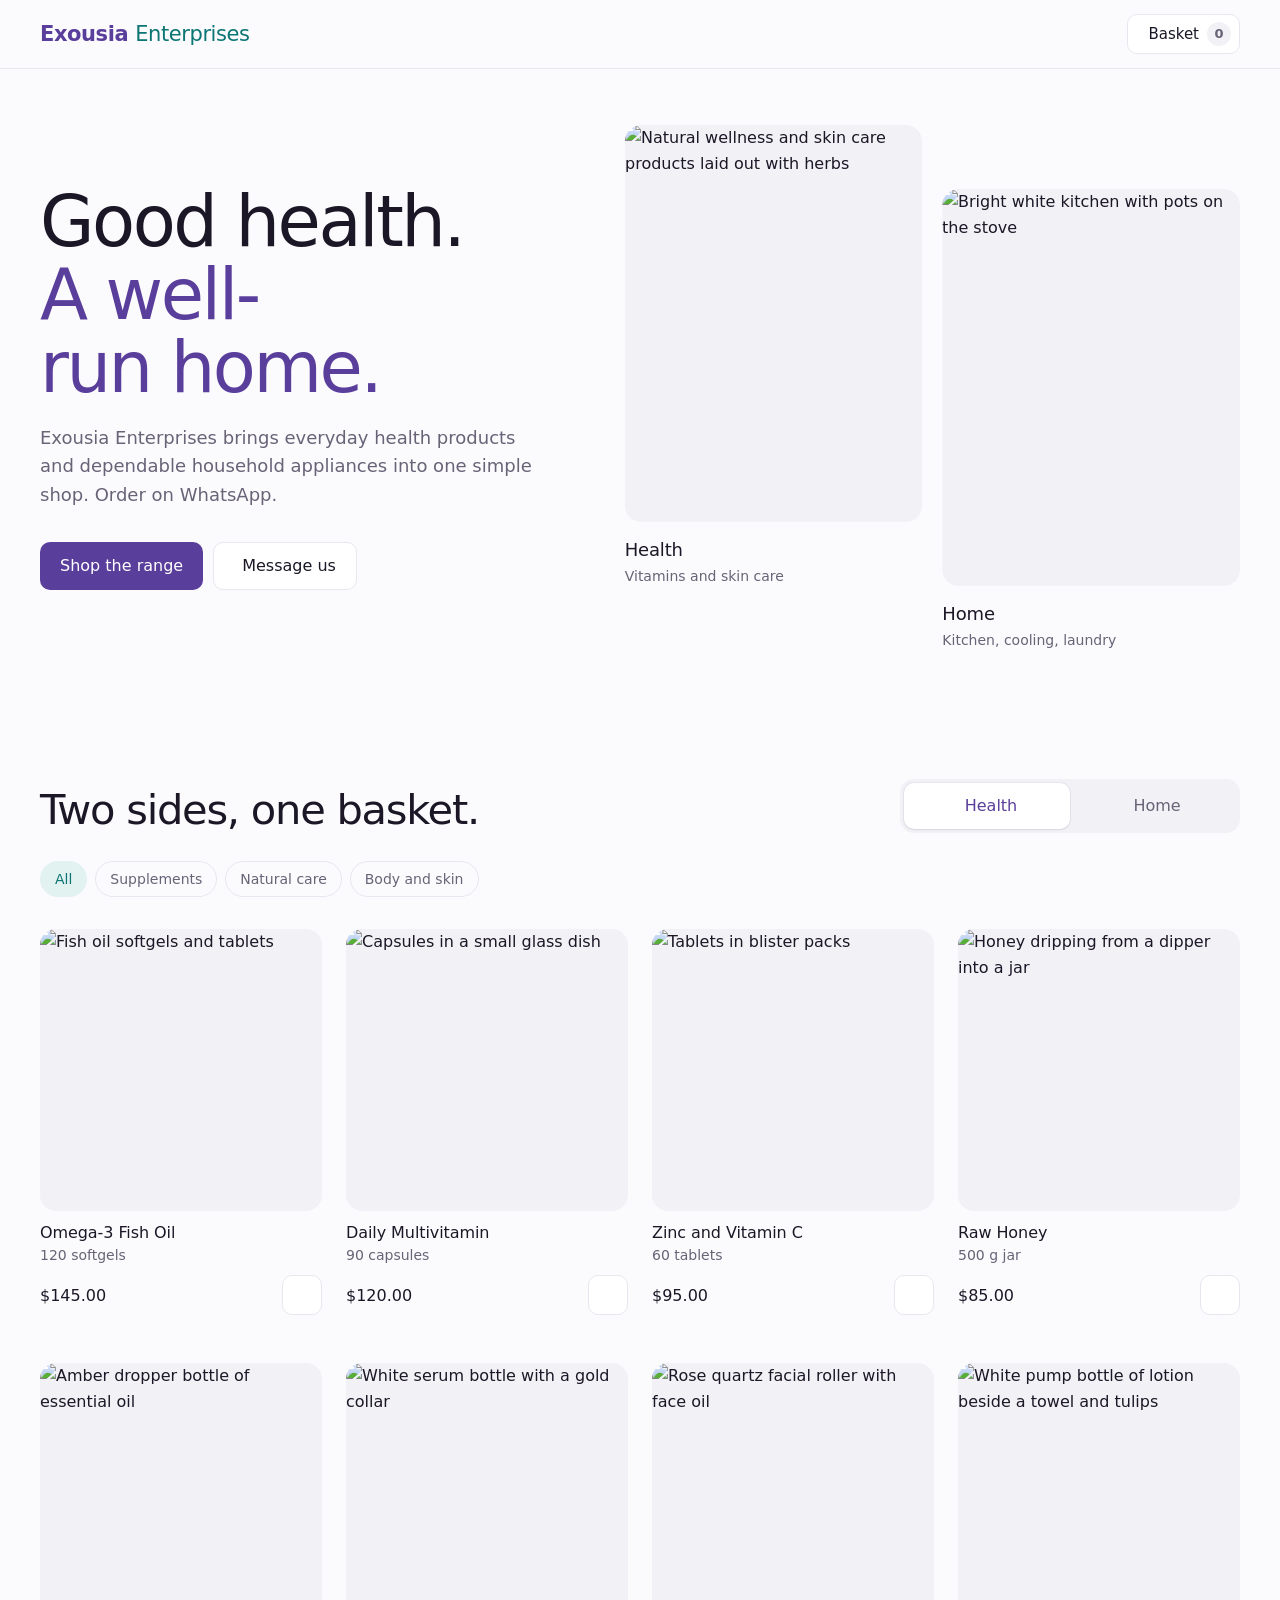
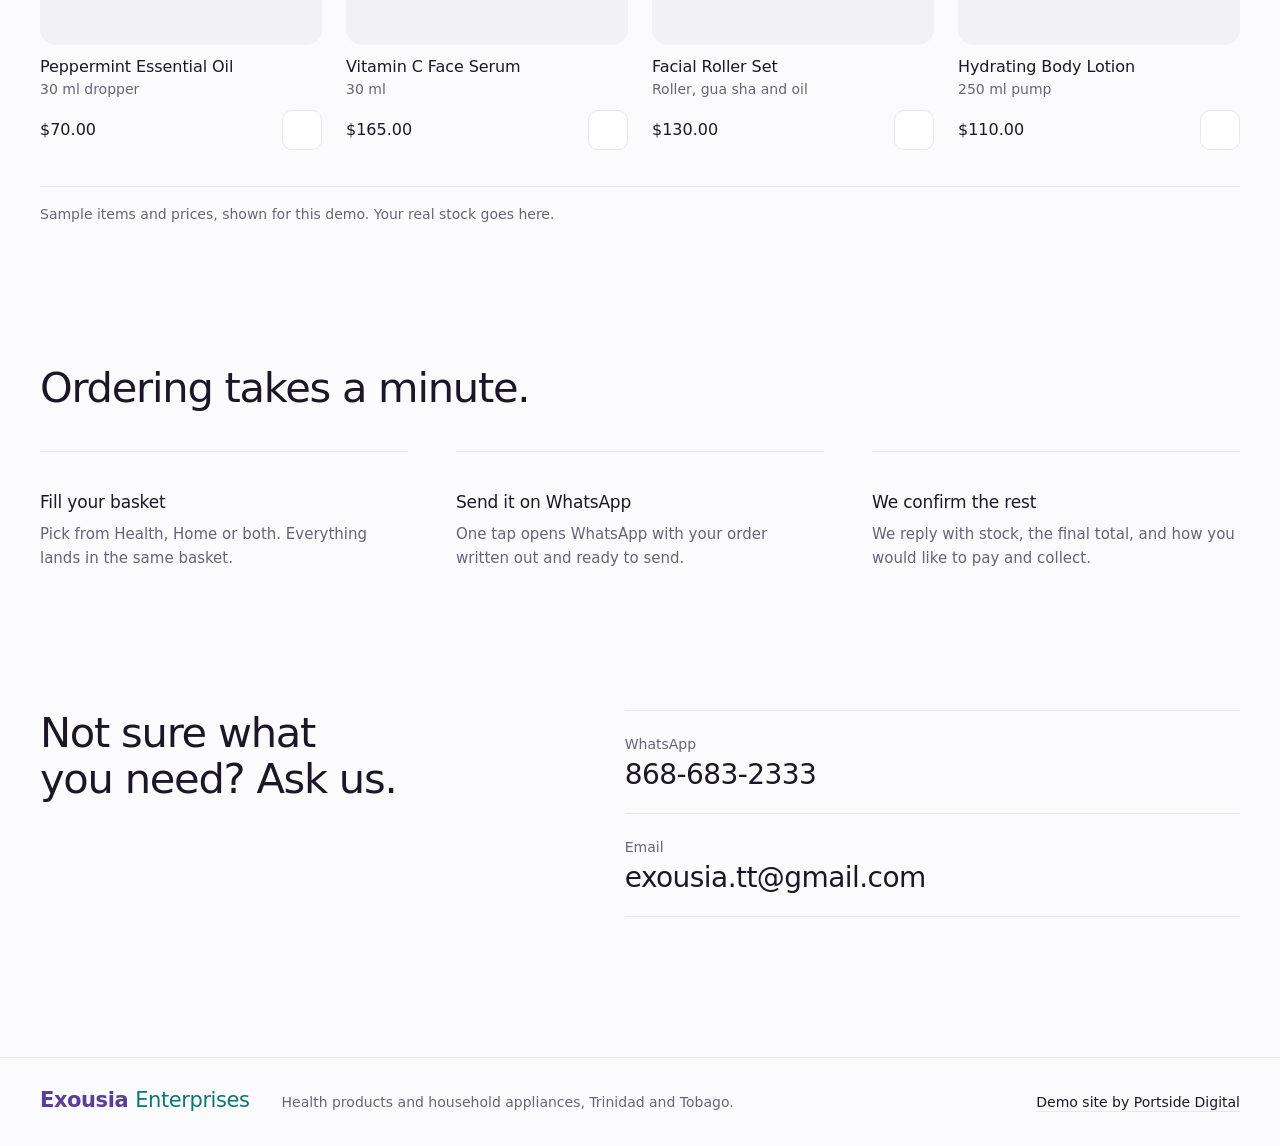
==== index.html @ 0218a784 "Exousia Enterprises demo site Co-Authored-By: Claude Fable 5.2 <noreply@anthropic.com>" ====
<!doctype html>
<html lang="en" data-theme="light">
<head>
<meta charset="utf-8">
<meta name="viewport" content="width=device-width, initial-scale=1, viewport-fit=cover, interactive-widget=resizes-content">
<title>Exousia Enterprises | Health products and household appliances</title>
<meta name="description" content="Exousia Enterprises: everyday health products and dependable household appliances in one simple shop. Fill a basket and order on WhatsApp.">
<meta name="theme-color" content="#FBFBFD">
<meta property="og:title" content="Exousia Enterprises">
<meta property="og:description" content="Health products and household appliances. Order on WhatsApp.">
<meta property="og:image" content="https://images.unsplash.com/photo-1612817288484-6f916006741a?auto=format&fit=crop&w=1200&h=630&q=70">
<link rel="icon" href="data:image/svg+xml,%3Csvg xmlns='http://www.w3.org/2000/svg' viewBox='0 0 64 64'%3E%3Crect width='64' height='64' rx='16' fill='%235A3E9B'/%3E%3Ccircle cx='32' cy='32' r='11' fill='none' stroke='%23fff' stroke-width='6'/%3E%3Ccircle cx='48' cy='48' r='5' fill='%2347C9C2'/%3E%3C/svg%3E">
<script>try{var t=localStorage.getItem('ex-theme');if(t==='dark')document.documentElement.dataset.theme='dark'}catch(e){}</script>
<link rel="preconnect" href="https://api.fontshare.com">
<link rel="preconnect" href="https://images.unsplash.com">
<link href="https://api.fontshare.com/v2/css?f[]=general-sans@400,500,600&display=swap" rel="stylesheet">
<link rel="stylesheet" href="https://unpkg.com/@phosphor-icons/web@2.1.1/src/light/style.css">
<link rel="stylesheet" href="styles.css">
</head>
<body>
<a class="skip" href="#shop">Skip to the shop</a>

<header class="top">
  <div class="wrap top-in">
    <a class="mark" href="#" aria-label="Exousia Enterprises, home"><span class="mark-a">Exousia</span><span class="mark-b">Enterprises</span></a>
    <div class="top-act">
      <button class="icon-btn" id="themeBtn" type="button" aria-label="Switch to dark theme"><i class="ph-light ph-moon" aria-hidden="true"></i></button>
      <button class="basket-btn" id="openBasket" type="button" aria-haspopup="dialog">
        <i class="ph-light ph-basket" aria-hidden="true"></i><span>Basket</span><span class="count" id="count" aria-live="polite">0</span>
      </button>
    </div>
  </div>
</header>

<main>
  <section class="hero wrap">
    <div class="hero-text">
      <h1><span>Good health.</span> <span class="h1-b">A well-run home.</span></h1>
      <p class="lede">Exousia Enterprises brings everyday health products and dependable household appliances into one simple shop. Order on WhatsApp.</p>
      <div class="cta">
        <a class="btn btn-primary" href="#shop">Shop the range</a>
        <a class="btn btn-ghost" href="https://wa.me/18686832333?text=Hello%20Exousia%20Enterprises%2C%20I%20have%20a%20question." target="_blank" rel="noopener"><i class="ph-light ph-whatsapp-logo" aria-hidden="true"></i>Message us</a>
      </div>
    </div>
    <div class="doors">
      <button class="door" type="button" data-world="health">
        <span class="door-img"><img src="https://images.unsplash.com/photo-1612817288484-6f916006741a?auto=format&fit=crop&w=900&h=1200&q=72" alt="Natural wellness and skin care products laid out with herbs" width="900" height="1200" fetchpriority="high"></span>
        <span class="door-cap"><span class="door-name">Health <i class="ph-light ph-arrow-right" aria-hidden="true"></i></span><span class="door-sub">Vitamins and skin care</span></span>
      </button>
      <button class="door" type="button" data-world="home">
        <span class="door-img"><img src="https://images.unsplash.com/photo-1556911220-bff31c812dba?auto=format&fit=crop&w=900&h=1200&q=72" alt="Bright white kitchen with pots on the stove" width="900" height="1200"></span>
        <span class="door-cap"><span class="door-name">Home <i class="ph-light ph-arrow-right" aria-hidden="true"></i></span><span class="door-sub">Kitchen, cooling, laundry</span></span>
      </button>
    </div>
  </section>

  <section class="shop wrap" id="shop" aria-labelledby="shopTitle">
    <div class="shop-head rv">
      <h2 id="shopTitle">Two sides, one basket.</h2>
      <div class="switch" role="tablist" aria-label="Choose a side of the shop" data-world="health">
        <span class="switch-thumb" aria-hidden="true"></span>
        <button role="tab" type="button" id="tab-health" data-world="health" aria-selected="true" aria-controls="grid"><i class="ph-light ph-heartbeat" aria-hidden="true"></i>Health</button>
        <button role="tab" type="button" id="tab-home" data-world="home" aria-selected="false" aria-controls="grid" tabindex="-1"><i class="ph-light ph-house-line" aria-hidden="true"></i>Home</button>
      </div>
    </div>
    <div class="filters" id="filters" role="group" aria-label="Filter products"></div>
    <div class="grid" id="grid" role="tabpanel" aria-labelledby="tab-health"></div>
    <p class="sample">Sample items and prices, shown for this demo. Your real stock goes here.</p>
  </section>

  <section class="how wrap" aria-labelledby="howTitle">
    <h2 id="howTitle" class="rv">Ordering takes a minute.</h2>
    <div class="steps">
      <div class="step rv"><i class="ph-light ph-basket" aria-hidden="true"></i><h3>Fill your basket</h3><p>Pick from Health, Home or both. Everything lands in the same basket.</p></div>
      <div class="step rv"><i class="ph-light ph-whatsapp-logo" aria-hidden="true"></i><h3>Send it on WhatsApp</h3><p>One tap opens WhatsApp with your order written out and ready to send.</p></div>
      <div class="step rv"><i class="ph-light ph-package" aria-hidden="true"></i><h3>We confirm the rest</h3><p>We reply with stock, the final total, and how you would like to pay and collect.</p></div>
    </div>
  </section>

  <section class="contact wrap" id="contact" aria-labelledby="contactTitle">
    <h2 id="contactTitle" class="rv">Not sure what you need? Ask us.</h2>
    <div class="contact-rows rv">
      <a class="row" href="https://wa.me/18686832333?text=Hello%20Exousia%20Enterprises%2C%20I%20have%20a%20question." target="_blank" rel="noopener">
        <span class="row-k">WhatsApp</span><span class="row-v">868-683-2333</span><i class="ph-light ph-arrow-up-right" aria-hidden="true"></i>
      </a>
      <a class="row" href="mailto:exousia.tt@gmail.com">
        <span class="row-k">Email</span><span class="row-v">exousia.tt@gmail.com</span><i class="ph-light ph-arrow-up-right" aria-hidden="true"></i>
      </a>
    </div>
  </section>
</main>

<footer class="foot" id="foot">
  <div class="wrap foot-in">
    <span class="mark"><span class="mark-a">Exousia</span><span class="mark-b">Enterprises</span></span>
    <p>Health products and household appliances, Trinidad and Tobago.</p>
    <p class="foot-demo"><a href="https://wa.me/18682591409" target="_blank" rel="noopener">Demo site by Portside Digital</a></p>
  </div>
</footer>

<button class="bar" id="bar" type="button" hidden aria-haspopup="dialog">
  <span class="bar-l"><i class="ph-light ph-basket" aria-hidden="true"></i><span id="barCount">0 items</span></span>
  <span class="bar-r"><span id="barTotal">$0.00</span><i class="ph-light ph-caret-up" aria-hidden="true"></i></span>
</button>

<div class="scrim" id="scrim" hidden></div>
<aside class="sheet" id="sheet" role="dialog" aria-modal="true" aria-labelledby="sheetTitle" hidden>
  <div class="sheet-head">
    <h2 id="sheetTitle">Your basket</h2>
    <button class="icon-btn" id="closeBasket" type="button" aria-label="Close basket"><i class="ph-light ph-x" aria-hidden="true"></i></button>
  </div>
  <div class="sheet-body">
    <div class="empty" id="empty">
      <i class="ph-light ph-basket" aria-hidden="true"></i>
      <p>Your basket is empty. Add something from either side of the shop.</p>
      <button class="btn btn-ghost" type="button" id="emptyBrowse">Browse the shop</button>
    </div>
    <div id="filled" hidden>
      <ul class="lines" id="lines"></ul>
      <form class="form" id="orderForm" novalidate>
        <div class="field">
          <label for="fName">Your name</label>
          <input id="fName" name="name" type="text" autocomplete="name" placeholder="e.g. Anjali Mohammed">
          <p class="err" id="errName" hidden>Please add your name so we know who is ordering.</p>
        </div>
        <div class="field">
          <span class="label" id="lblRecv">Receive by</span>
          <div class="seg" role="radiogroup" aria-labelledby="lblRecv">
            <label><input type="radio" name="recv" value="Delivery" checked><span>Delivery</span></label>
            <label><input type="radio" name="recv" value="Pickup"><span>Pickup</span></label>
          </div>
        </div>
        <div class="field" id="areaField">
          <label for="fArea">Delivery area</label>
          <input id="fArea" name="area" type="text" autocomplete="address-level2" placeholder="e.g. Chaguanas">
        </div>
        <div class="field">
          <label for="fNote">Note <span class="opt">optional</span></label>
          <textarea id="fNote" name="note" rows="2" placeholder="Anything we should know"></textarea>
        </div>
      </form>
    </div>
  </div>
  <div class="sheet-foot" id="sheetFoot" hidden>
    <div class="total"><span>Total</span><strong id="total">$0.00</strong></div>
    <button class="btn btn-primary btn-wide" type="submit" form="orderForm"><i class="ph-light ph-whatsapp-logo" aria-hidden="true"></i>Send order on WhatsApp</button>
    <p class="fine">Opens WhatsApp with your order ready to send. Nothing is charged here.</p>
  </div>
</aside>

<script src="app.js"></script>
</body>
</html>
---- styles.css ----
/* Exousia Enterprises demo. Radius rule: controls 10px, images 16px, chips and counters full. */
:root {
  --bg: #FBFBFD; --surface: #FFFFFF; --ink: #1C1726; --muted: #696377; --line: #E8E6EE; --tint: #F2F1F6;
  --purple: #5A3E9B; --purple-ink: #FFFFFF; --purple-soft: #F0ECF9; --purple-text: #5A3E9B;
  --teal: #0C7674; --teal-soft: #E2F2F1;
  --shadow: 0 24px 60px -20px rgba(40, 24, 80, .22);
  --ease-out: cubic-bezier(0.23, 1, 0.32, 1);
  --ease-in-out: cubic-bezier(0.77, 0, 0.175, 1);
  --ease-drawer: cubic-bezier(0.32, 0.72, 0, 1);
  --font: 'General Sans', 'Helvetica Neue', system-ui, sans-serif;
  color-scheme: light;
}
:root[data-theme="dark"] {
  --bg: #121018; --surface: #1A1722; --ink: #F1EEF7; --muted: #A69FB6; --line: #2A2635; --tint: #1F1B29;
  --purple: #B7A1F2; --purple-ink: #1A1230; --purple-soft: #261F3A; --purple-text: #C3B1F5;
  --teal: #5FD0C9; --teal-soft: #15302F;
  --shadow: 0 24px 60px -20px rgba(0, 0, 0, .6);
  color-scheme: dark;
}
*, *::before, *::after { box-sizing: border-box; }
[hidden] { display: none !important; }
html { -webkit-tap-highlight-color: transparent; -webkit-text-size-adjust: 100%; scroll-behavior: smooth; }
body { margin: 0; background: var(--bg); color: var(--ink); font: 400 16px/1.6 var(--font); -webkit-font-smoothing: antialiased; overflow-x: hidden; }
body.locked { overflow: hidden; }
img { display: block; max-width: 100%; }
h1, h2, h3, p, ul { margin: 0; }
ul { padding: 0; list-style: none; }
a { color: inherit; text-decoration: none; }
button { font: inherit; color: inherit; background: none; border: 0; padding: 0; cursor: pointer; }
button, a, label { touch-action: manipulation; }
button, .btn, .seg label, .mark { user-select: none; -webkit-user-select: none; }
:focus-visible { outline: 2px solid var(--purple); outline-offset: 3px; border-radius: 6px; }
.wrap { width: min(1200px, 100% - 32px); margin-inline: auto; }
.skip { position: absolute; left: 16px; top: -60px; background: var(--ink); color: var(--bg); padding: 10px 14px; border-radius: 10px; z-index: 60; }
.skip:focus { top: 12px; }

/* header */
.top { position: sticky; top: 0; z-index: 30; background: color-mix(in srgb, var(--bg) 86%, transparent); backdrop-filter: saturate(160%) blur(14px); -webkit-backdrop-filter: saturate(160%) blur(14px); border-bottom: 1px solid var(--line); padding-top: env(safe-area-inset-top, 0px); }
.top-in { height: 60px; display: flex; align-items: center; justify-content: space-between; gap: 12px; }
.mark { display: inline-flex; align-items: baseline; gap: 7px; font-size: 19px; letter-spacing: -0.02em; line-height: 1; white-space: nowrap; }
.mark-a { font-weight: 600; color: var(--purple-text); }
.mark-b { font-weight: 400; color: var(--teal); }
.top-act { display: flex; align-items: center; gap: 6px; }
.icon-btn { width: 40px; height: 40px; display: grid; place-items: center; border-radius: 10px; font-size: 20px; color: var(--muted); transition: background-color .2s ease, color .2s ease, transform .14s var(--ease-out); }
.icon-btn:active { transform: scale(.94); }
.basket-btn { height: 40px; padding: 0 8px 0 12px; display: inline-flex; align-items: center; gap: 8px; border: 1px solid var(--line); border-radius: 10px; background: var(--surface); font-weight: 500; font-size: 15px; transition: border-color .2s ease, transform .14s var(--ease-out); }
.basket-btn i { font-size: 19px; }
.basket-btn:active { transform: scale(.97); }
.count { min-width: 24px; height: 24px; padding: 0 7px; border-radius: 999px; display: grid; place-items: center; font-size: 13px; font-weight: 600; background: var(--tint); color: var(--muted); font-variant-numeric: tabular-nums; transition: background-color .25s ease, color .25s ease; }
.count.has { background: var(--teal-soft); color: var(--teal); }
.count.bump { animation: bump .32s var(--ease-out); }
@keyframes bump { 40% { transform: scale(1.22); } }

/* buttons */
.btn { height: 48px; padding: 0 20px; display: inline-flex; align-items: center; justify-content: center; gap: 8px; border-radius: 10px; font-weight: 500; font-size: 16px; white-space: nowrap; transition: transform .14s var(--ease-out), background-color .2s ease, border-color .2s ease; }
.btn i { font-size: 20px; }
.btn:active { transform: scale(.97); }
.btn-primary { background: var(--purple); color: var(--purple-ink); }
.btn-ghost { border: 1px solid var(--line); background: var(--surface); }
.btn-wide { width: 100%; }

/* hero */
.hero { display: grid; gap: 36px; padding-block: 36px 72px; }
h1 { font-weight: 500; font-size: clamp(2.3rem, 9.6vw, 4.4rem); line-height: 1.04; letter-spacing: -0.035em; text-wrap: balance; }
h1 span { display: block; }
.h1-b { color: var(--purple-text); }
.lede { margin-top: 18px; max-width: 46ch; color: var(--muted); font-size: 17px; }
.cta { margin-top: 24px; display: flex; gap: 10px; flex-wrap: wrap; }
.doors { display: grid; grid-template-columns: 1fr 1fr; gap: 12px; align-items: start; }
.door { text-align: left; display: block; }
.door-img { display: block; aspect-ratio: 3 / 4; border-radius: 16px; overflow: hidden; background: var(--tint); animation: door 1s var(--ease-out) both; }
.door:nth-child(2) .door-img { animation-delay: .12s; }
.door-img img { width: 100%; height: 100%; object-fit: cover; animation: settle 1.4s var(--ease-out) both; transition: transform .6s var(--ease-out); }
.door:nth-child(2) img { animation-delay: .12s; }
@keyframes door { from { clip-path: inset(100% 0 0 0 round 16px); } to { clip-path: inset(0 0 0 0 round 16px); } }
@keyframes settle { from { transform: scale(1.1); } to { transform: scale(1); } }
.door-cap { display: block; padding-top: 12px; }
.door-name { display: flex; align-items: center; gap: 8px; font-size: 18px; font-weight: 500; letter-spacing: -0.01em; }
.door-name i { font-size: 18px; color: var(--teal); transition: transform .3s var(--ease-out); }
.door-sub { display: block; color: var(--muted); font-size: 14px; }
.door:active .door-img { transform: scale(.985); }

/* shop */
.shop { padding-block: 40px 88px; scroll-margin-top: 60px; }
h2 { font-weight: 500; font-size: clamp(1.7rem, 3.4vw, 2.6rem); line-height: 1.1; letter-spacing: -0.03em; text-wrap: balance; }
.shop-head { display: grid; gap: 20px; }
.switch { position: relative; display: grid; grid-template-columns: 1fr 1fr; padding: 4px; background: var(--tint); border-radius: 14px; }
.switch-thumb { position: absolute; top: 4px; bottom: 4px; left: 4px; width: calc(50% - 4px); border-radius: 10px; background: var(--surface); box-shadow: 0 1px 2px rgba(40, 24, 80, .08), 0 0 0 1px var(--line); transition: transform .34s var(--ease-drawer); }
.switch[data-world="home"] .switch-thumb { transform: translateX(100%); }
.switch button { position: relative; height: 46px; display: inline-flex; align-items: center; justify-content: center; gap: 8px; font-weight: 500; font-size: 16px; color: var(--muted); border-radius: 10px; transition: color .2s ease; }
.switch button i { font-size: 20px; }
.switch button[aria-selected="true"] { color: var(--purple-text); }
.filters { margin-top: 20px; display: flex; gap: 8px; overflow-x: auto; scrollbar-width: none; margin-inline: -16px; padding-inline: 16px; overscroll-behavior-x: contain; }
.filters::-webkit-scrollbar { display: none; }
.chip { flex: none; height: 36px; padding: 0 14px; border-radius: 999px; border: 1px solid var(--line); font-size: 14px; font-weight: 500; color: var(--muted); white-space: nowrap; transition: background-color .2s ease, color .2s ease, border-color .2s ease, transform .14s var(--ease-out); }
.chip:active { transform: scale(.96); }
.chip[aria-pressed="true"] { background: var(--teal-soft); border-color: transparent; color: var(--teal); }
.grid { margin-top: 24px; display: grid; grid-template-columns: repeat(2, minmax(0, 1fr)); gap: 28px 12px; transition: opacity .12s ease; }
.grid.out { opacity: 0; }
.card { display: flex; flex-direction: column; min-width: 0; }
.card-img { aspect-ratio: 1; border-radius: 16px; overflow: hidden; background: var(--tint); }
.card-img img { width: 100%; height: 100%; object-fit: cover; transition: transform .6s var(--ease-out); }
.card h3 { margin-top: 12px; font-size: 15px; font-weight: 500; line-height: 1.3; letter-spacing: -0.005em; }
.card-meta { color: var(--muted); font-size: 13px; line-height: 1.4; margin-top: 2px; }
.card-row { margin-top: auto; padding-top: 10px; display: flex; align-items: center; justify-content: space-between; gap: 8px; min-height: 50px; }
.price { font-weight: 500; font-size: 15px; font-variant-numeric: tabular-nums; }
.add { width: 40px; height: 40px; display: grid; place-items: center; border-radius: 10px; border: 1px solid var(--line); background: var(--surface); font-size: 18px; color: var(--purple-text); transition: background-color .2s ease, border-color .2s ease, transform .14s var(--ease-out); }
.add:active { transform: scale(.92); }
.qty { height: 40px; display: inline-flex; align-items: center; border-radius: 10px; background: var(--teal-soft); color: var(--teal); font-weight: 600; font-size: 14px; font-variant-numeric: tabular-nums; }
.qty button { width: 34px; height: 40px; display: grid; place-items: center; font-size: 15px; border-radius: 10px; transition: transform .14s var(--ease-out); }
.qty button:active { transform: scale(.88); }
.qty span { min-width: 18px; text-align: center; }
.qty { animation: pop .22s var(--ease-out); }
@keyframes pop { from { opacity: 0; transform: scale(.94); } }
.sample { margin-top: 36px; color: var(--muted); font-size: 14px; padding-top: 16px; border-top: 1px solid var(--line); }

/* how */
.how { padding-block: 0 88px; }
.steps { margin-top: 28px; display: grid; gap: 0; }
.step { padding: 20px 0; border-top: 1px solid var(--line); display: grid; grid-template-columns: 36px 1fr; column-gap: 8px; }
.step i { font-size: 24px; color: var(--teal); grid-row: span 2; margin-top: 1px; }
.step h3 { font-size: 17px; font-weight: 500; letter-spacing: -0.01em; }
.step p { color: var(--muted); font-size: 15px; max-width: 40ch; }

/* contact */
.contact { padding-block: 0 96px; display: grid; gap: 28px; }
.contact-rows { border-bottom: 1px solid var(--line); }
.row { display: grid; grid-template-columns: 1fr auto; align-items: center; row-gap: 2px; padding: 18px 0; border-top: 1px solid var(--line); }
.row-k { grid-column: 1; color: var(--muted); font-size: 14px; }
.row-v { grid-column: 1; font-size: clamp(1.15rem, 5.4vw, 1.75rem); font-weight: 500; letter-spacing: -0.02em; line-height: 1.2; overflow-wrap: anywhere; }
.row i { grid-column: 2; grid-row: 1 / span 2; font-size: 22px; color: var(--teal); transition: transform .3s var(--ease-out); }

/* footer */
.foot { border-top: 1px solid var(--line); padding-block: 32px calc(32px + env(safe-area-inset-bottom, 0px)); color: var(--muted); font-size: 14px; }
.foot-in { display: grid; gap: 10px; }
.foot-demo a { color: var(--ink); text-decoration: underline; text-decoration-color: var(--line); text-underline-offset: 4px; }

/* mobile basket bar */
.bar { position: fixed; z-index: 25; left: 16px; right: 16px; bottom: calc(12px + env(safe-area-inset-bottom, 0px)); height: 54px; padding: 0 16px; display: flex; align-items: center; justify-content: space-between; border-radius: 14px; background: var(--ink); color: var(--bg); font-weight: 500; font-size: 15px; box-shadow: var(--shadow); transition: transform .4s var(--ease-drawer), opacity .25s ease; }
.bar.away { transform: translateY(calc(100% + 32px)); opacity: 0; pointer-events: none; }
.bar-l, .bar-r { display: inline-flex; align-items: center; gap: 8px; font-variant-numeric: tabular-nums; }
.bar i { font-size: 20px; }
.bar:active { transform: scale(.98); }

/* basket sheet */
.scrim { position: fixed; inset: 0; z-index: 40; background: rgba(20, 14, 34, .42); opacity: 0; transition: opacity .3s ease; }
.scrim.on { opacity: 1; }
.sheet { position: fixed; z-index: 50; left: 0; right: 0; bottom: 0; max-height: 90dvh; display: flex; flex-direction: column; background: var(--surface); border-radius: 20px 20px 0 0; box-shadow: var(--shadow); transform: translateY(100%); transition: transform .42s var(--ease-drawer); }
.sheet.on { transform: none; }
.sheet-head { display: flex; align-items: center; justify-content: space-between; padding: 16px 12px 8px 20px; }
.sheet-head h2 { font-size: 20px; letter-spacing: -0.02em; }
.sheet-body { flex: 1; min-height: 0; overflow-y: auto; overscroll-behavior: contain; padding: 4px 20px 20px; }
.empty { padding: 36px 0 28px; display: grid; justify-items: center; gap: 14px; text-align: center; color: var(--muted); }
.empty i { font-size: 34px; color: var(--teal); }
.empty p { max-width: 28ch; }
.lines li { display: grid; grid-template-columns: 52px 1fr auto; gap: 12px; align-items: center; padding: 12px 0; border-bottom: 1px solid var(--line); }
.lines img { width: 52px; height: 52px; border-radius: 10px; object-fit: cover; background: var(--tint); }
.line-name { font-weight: 500; font-size: 15px; line-height: 1.3; }
.line-price { color: var(--muted); font-size: 13px; font-variant-numeric: tabular-nums; }
.lines .qty { animation: none; }
.form { display: grid; gap: 16px; padding-top: 20px; }
.field { display: grid; gap: 6px; }
.field label, .label { font-size: 14px; font-weight: 500; }
.opt { color: var(--muted); font-weight: 400; }
input[type="text"], textarea { width: 100%; font: inherit; font-size: 16px; color: var(--ink); background: var(--bg); border: 1px solid var(--line); border-radius: 10px; padding: 12px 14px; transition: border-color .2s ease, box-shadow .2s ease; }
textarea { resize: vertical; min-height: 72px; }
input::placeholder, textarea::placeholder { color: var(--muted); opacity: .8; }
input:focus, textarea:focus { outline: none; border-color: var(--purple); box-shadow: 0 0 0 3px var(--purple-soft); }
input[aria-invalid="true"] { border-color: #C2413B; }
.err { color: #B93832; font-size: 13px; }
:root[data-theme="dark"] .err { color: #F19A94; }
.seg { display: grid; grid-template-columns: 1fr 1fr; gap: 4px; padding: 4px; background: var(--tint); border-radius: 12px; }
.seg input { position: absolute; opacity: 0; pointer-events: none; }
.seg span { display: grid; place-items: center; height: 40px; border-radius: 8px; font-weight: 500; font-size: 15px; color: var(--muted); transition: background-color .2s ease, color .2s ease; cursor: pointer; }
.seg input:checked + span { background: var(--surface); color: var(--purple-text); box-shadow: 0 0 0 1px var(--line); }
.seg input:focus-visible + span { outline: 2px solid var(--purple); outline-offset: 2px; }
.sheet-foot { padding: 14px 20px calc(16px + env(safe-area-inset-bottom, 0px)); border-top: 1px solid var(--line); display: grid; gap: 12px; }
.total { display: flex; justify-content: space-between; align-items: baseline; font-size: 15px; color: var(--muted); }
.total strong { color: var(--ink); font-size: 20px; font-weight: 600; letter-spacing: -0.01em; font-variant-numeric: tabular-nums; }
.fine { color: var(--muted); font-size: 13px; text-align: center; line-height: 1.4; }

/* reveal */
.rv { opacity: 0; transform: translateY(12px); transition: opacity .7s var(--ease-out), transform .7s var(--ease-out); }
.rv.in { opacity: 1; transform: none; }
.steps .rv:nth-child(2) { transition-delay: .07s; }
.steps .rv:nth-child(3) { transition-delay: .14s; }

@media (hover: hover) and (pointer: fine) {
  .icon-btn:hover { background: var(--tint); color: var(--ink); }
  .basket-btn:hover, .btn-ghost:hover { border-color: color-mix(in srgb, var(--purple) 45%, var(--line)); }
  .btn-primary:hover { background: color-mix(in srgb, var(--purple) 88%, var(--ink)); }
  .door:hover img, .card:hover .card-img img { transform: scale(1.035); }
  .door:hover .door-name i { transform: translateX(4px); }
  .chip:hover { color: var(--ink); }
  .chip[aria-pressed="true"]:hover { color: var(--teal); }
  .add:hover { background: var(--purple-soft); border-color: transparent; }
  .row:hover i { transform: translate(3px, -3px); }
  .foot-demo a:hover { text-decoration-color: var(--purple); }
}

@media (min-width: 640px) {
  .grid { grid-template-columns: repeat(3, minmax(0, 1fr)); gap: 36px 20px; }
  .steps { grid-template-columns: repeat(3, 1fr); column-gap: 32px; }
  .step { grid-template-columns: 1fr; row-gap: 6px; padding: 22px 0 0; }
  .step i { grid-row: auto; margin-bottom: 8px; }
  .filters { margin-inline: 0; padding-inline: 0; }
}
@media (min-width: 900px) {
  .wrap { width: min(1200px, 100% - 80px); }
  .top-in { height: 68px; }
  .mark { font-size: 21px; }
  .hero { grid-template-columns: 5fr 6fr; gap: 72px; align-items: center; padding-block: 56px 88px; }
  .lede { font-size: 18px; }
  .cta { margin-top: 32px; }
  .doors { gap: 20px; }
  .door:nth-child(2) { margin-top: 64px; }
  .door-cap { padding-top: 14px; }
  .shop { padding-block: 40px 140px; }
  .shop-head { grid-template-columns: 1fr auto; align-items: end; }
  .switch { width: 340px; }
  .filters { margin-top: 28px; }
  .grid { grid-template-columns: repeat(4, minmax(0, 1fr)); gap: 48px 24px; margin-top: 32px; }
  .card h3 { font-size: 16px; }
  .card-meta { font-size: 14px; }
  .price { font-size: 16px; }
  .how { padding-bottom: 140px; }
  .steps { margin-top: 40px; column-gap: 48px; }
  .contact { grid-template-columns: 5fr 6fr; gap: 72px; padding-bottom: 140px; align-items: start; }
  .row { padding: 22px 0; }
  .foot-in { grid-template-columns: auto 1fr auto; align-items: baseline; gap: 32px; }
  .bar { display: none !important; }
  .scrim { backdrop-filter: blur(2px); }
  .sheet { left: auto; top: 0; width: 440px; max-height: none; border-radius: 0; transform: translateX(100%); border-left: 1px solid var(--line); }
  .sheet-head { padding: 22px 16px 10px 28px; }
  .sheet-body { padding: 4px 28px 24px; }
  .sheet-foot { padding: 18px 28px 22px; }
}

@media (prefers-reduced-motion: reduce) {
  html { scroll-behavior: auto; }
  .door-img, .door-img img, .qty, .count.bump { animation: none; }
  .rv { transform: none; transition: opacity .3s ease; }
  .sheet, .bar, .switch-thumb { transition-duration: .01s; }
  .door-img img, .card-img img { transition: none; }
}
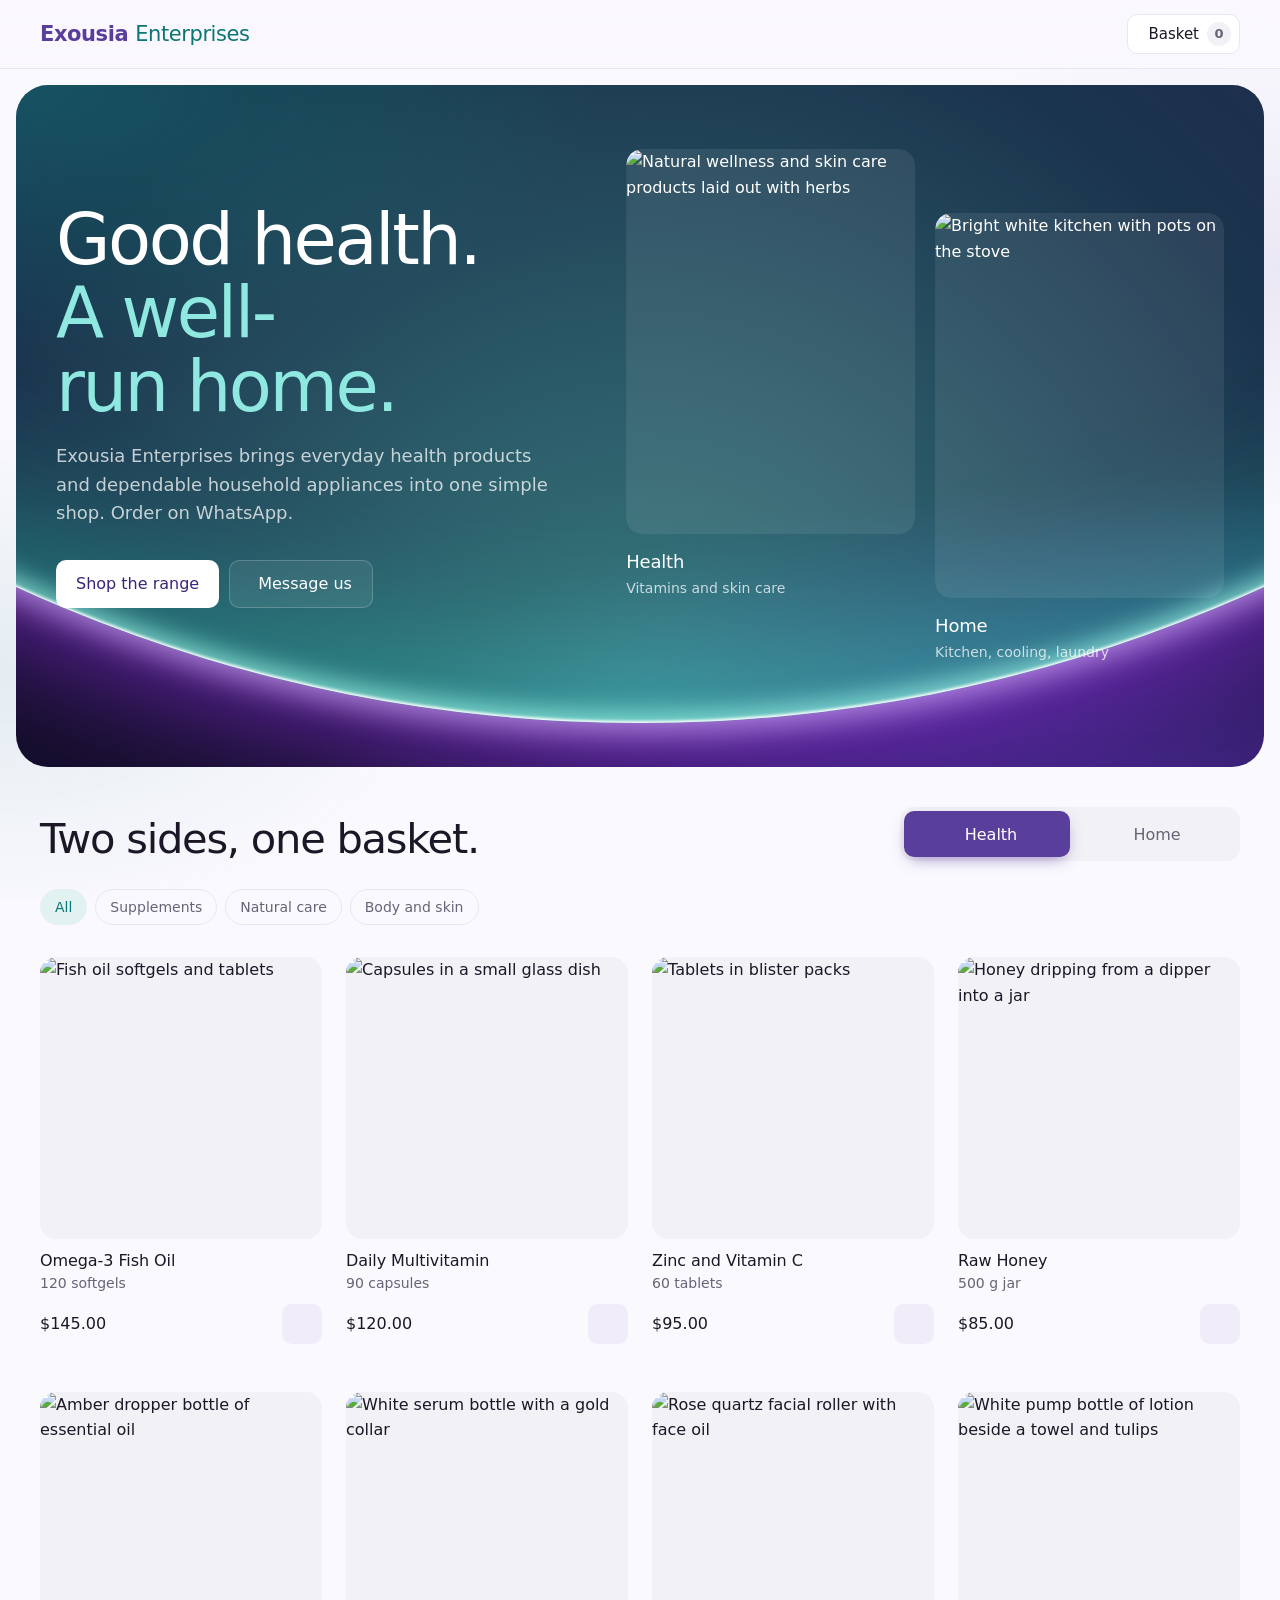
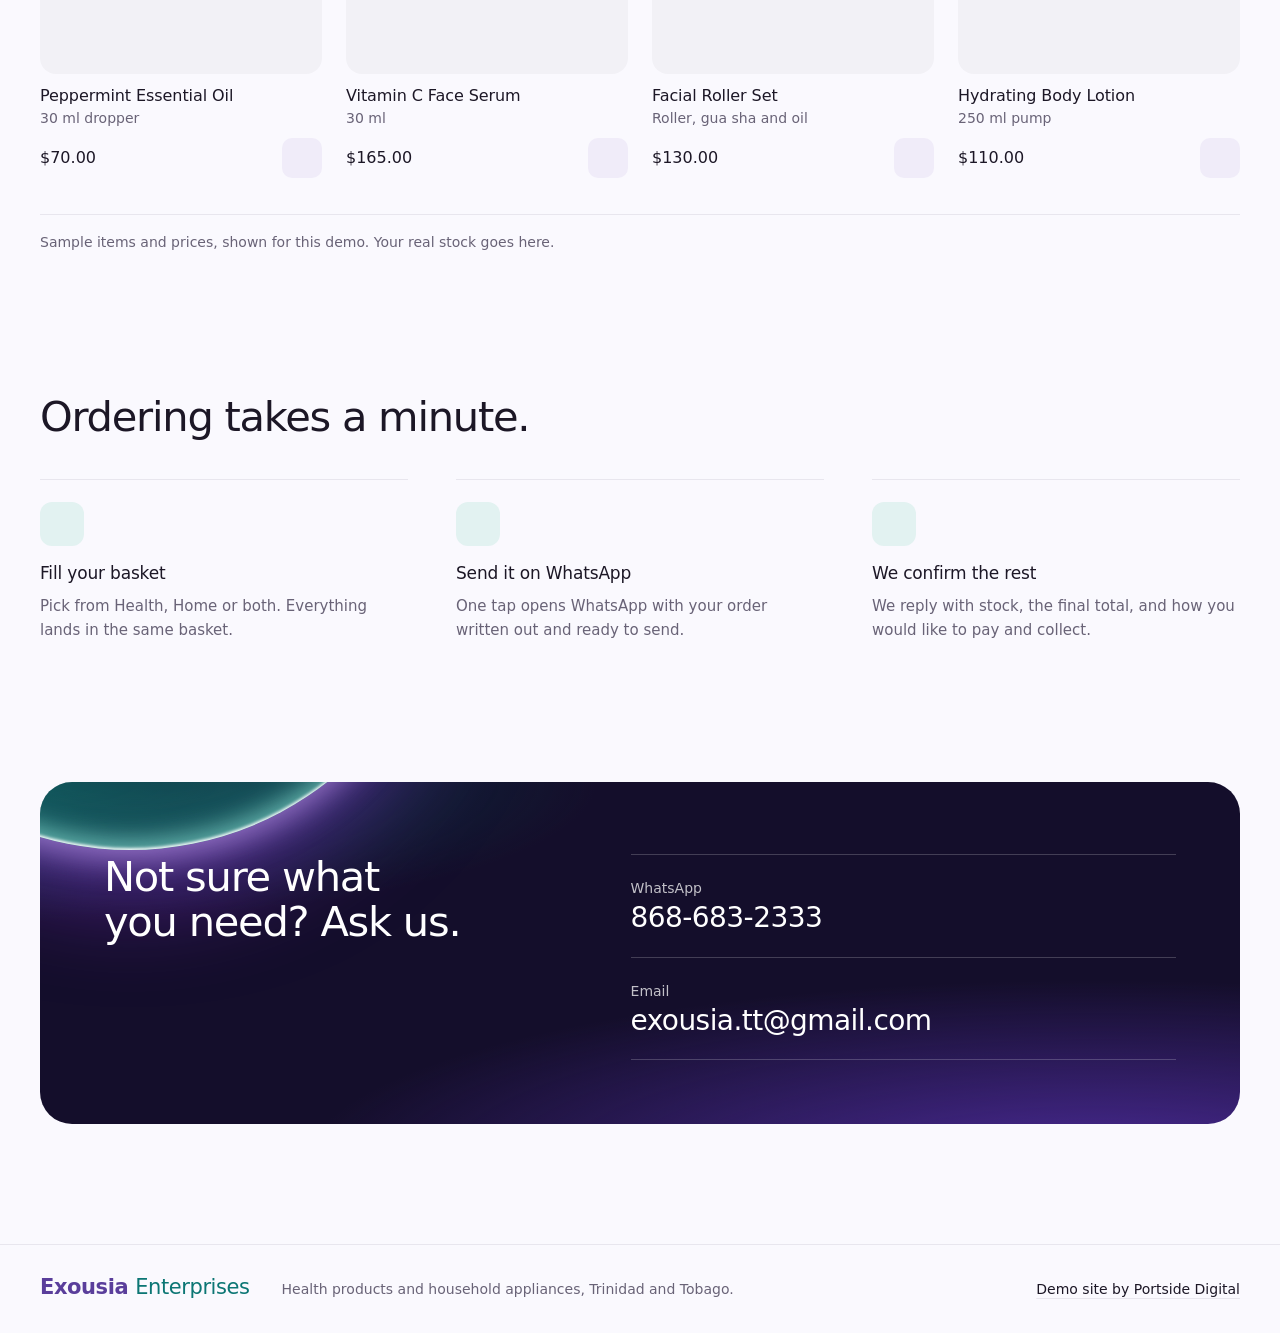
==== commit 74896fd2: "Add purple and teal glow panels to hero and contact Co-Authored-By: Claude Fable 5.2 <noreply@anthro" ====
--- a/index.html
+++ b/index.html
@@ -5,7 +5,7 @@
 <meta name="viewport" content="width=device-width, initial-scale=1, viewport-fit=cover, interactive-widget=resizes-content">
 <title>Exousia Enterprises | Health products and household appliances</title>
 <meta name="description" content="Exousia Enterprises: everyday health products and dependable household appliances in one simple shop. Fill a basket and order on WhatsApp.">
-<meta name="theme-color" content="#FBFBFD">
+<meta name="theme-color" content="#FAF9FE">
 <meta property="og:title" content="Exousia Enterprises">
 <meta property="og:description" content="Health products and household appliances. Order on WhatsApp.">
 <meta property="og:image" content="https://images.unsplash.com/photo-1612817288484-6f916006741a?auto=format&fit=crop&w=1200&h=630&q=70">
@@ -33,7 +33,7 @@
 </header>
 
 <main>
-  <section class="hero wrap">
+  <section class="stage night"><span class="orb" aria-hidden="true"></span><div class="hero wrap">
     <div class="hero-text">
       <h1><span>Good health.</span> <span class="h1-b">A well-run home.</span></h1>
       <p class="lede">Exousia Enterprises brings everyday health products and dependable household appliances into one simple shop. Order on WhatsApp.</p>
@@ -52,7 +52,7 @@
         <span class="door-cap"><span class="door-name">Home <i class="ph-light ph-arrow-right" aria-hidden="true"></i></span><span class="door-sub">Kitchen, cooling, laundry</span></span>
       </button>
     </div>
-  </section>
+  </div></section>
 
   <section class="shop wrap" id="shop" aria-labelledby="shopTitle">
     <div class="shop-head rv">
@@ -77,7 +77,7 @@
     </div>
   </section>
 
-  <section class="contact wrap" id="contact" aria-labelledby="contactTitle">
+  <section class="contact wrap night" id="contact" aria-labelledby="contactTitle">
     <h2 id="contactTitle" class="rv">Not sure what you need? Ask us.</h2>
     <div class="contact-rows rv">
       <a class="row" href="https://wa.me/18686832333?text=Hello%20Exousia%20Enterprises%2C%20I%20have%20a%20question." target="_blank" rel="noopener">
--- a/styles.css
+++ b/styles.css
@@ -1,6 +1,6 @@
 /* Exousia Enterprises demo. Radius rule: controls 10px, images 16px, chips and counters full. */
 :root {
-  --bg: #FBFBFD; --surface: #FFFFFF; --ink: #1C1726; --muted: #696377; --line: #E8E6EE; --tint: #F2F1F6;
+  --bg: #FAF9FE; --surface: #FFFFFF; --ink: #1C1726; --muted: #696377; --line: #E8E6EE; --tint: #F2F1F6;
   --purple: #5A3E9B; --purple-ink: #FFFFFF; --purple-soft: #F0ECF9; --purple-text: #5A3E9B;
   --teal: #0C7674; --teal-soft: #E2F2F1;
   --shadow: 0 24px 60px -20px rgba(40, 24, 80, .22);
@@ -58,6 +58,19 @@
 .btn-primary { background: var(--purple); color: var(--purple-ink); }
 .btn-ghost { border: 1px solid var(--line); background: var(--surface); }
 .btn-wide { width: 100%; }
+
+/* night panels: the purple and teal glow */
+.night { --ink: #FFFFFF; --muted: rgba(255, 255, 255, .74); --line: rgba(255, 255, 255, .2); --surface: rgba(255, 255, 255, .07); --tint: rgba(255, 255, 255, .08);
+  --purple: #FFFFFF; --purple-ink: #3A2478; --purple-text: #8FE9E0; --teal: #8FE9E0; color: var(--ink);
+  background: radial-gradient(110% 90% at 88% 112%, #4A2A96 0%, rgba(74, 42, 150, 0) 60%), radial-gradient(80% 70% at 0% 0%, #0C3D47 0%, rgba(12, 61, 71, 0) 58%), #140E2B; }
+.stage { position: relative; overflow: hidden; margin: 8px 8px 0; border-radius: 24px; }
+.stage .hero { position: relative; }
+.orb { position: absolute; left: 50%; bottom: 26px; width: 240vw; aspect-ratio: 1; border-radius: 50%; transform: translateX(-50%);
+  background: radial-gradient(circle at 50% 100%, rgba(94, 234, 212, .5) 0%, rgba(45, 160, 175, .26) 22%, rgba(112, 72, 205, .2) 46%, rgba(20, 14, 43, 0) 70%);
+  box-shadow: inset 0 -2px 3px rgba(255, 255, 255, .95), inset 0 -10px 24px rgba(153, 246, 228, .75), inset 0 -70px 130px rgba(45, 212, 191, .32), 0 10px 30px rgba(216, 180, 254, .65), 0 44px 120px rgba(147, 51, 234, .62);
+  animation: breathe 9s ease-in-out infinite alternate; }
+@keyframes breathe { from { opacity: .82; } to { opacity: 1; } }
+body::before { content: ''; position: fixed; inset: 0; z-index: -1; pointer-events: none; background: radial-gradient(55% 40% at 100% 30%, color-mix(in srgb, var(--purple) 9%, transparent), transparent 70%), radial-gradient(50% 40% at 0% 75%, color-mix(in srgb, var(--teal) 9%, transparent), transparent 70%); }
 
 /* hero */
 .hero { display: grid; gap: 36px; padding-block: 36px 72px; }
@@ -85,11 +98,11 @@
 h2 { font-weight: 500; font-size: clamp(1.7rem, 3.4vw, 2.6rem); line-height: 1.1; letter-spacing: -0.03em; text-wrap: balance; }
 .shop-head { display: grid; gap: 20px; }
 .switch { position: relative; display: grid; grid-template-columns: 1fr 1fr; padding: 4px; background: var(--tint); border-radius: 14px; }
-.switch-thumb { position: absolute; top: 4px; bottom: 4px; left: 4px; width: calc(50% - 4px); border-radius: 10px; background: var(--surface); box-shadow: 0 1px 2px rgba(40, 24, 80, .08), 0 0 0 1px var(--line); transition: transform .34s var(--ease-drawer); }
+.switch-thumb { position: absolute; top: 4px; bottom: 4px; left: 4px; width: calc(50% - 4px); border-radius: 10px; background: var(--purple); box-shadow: 0 6px 16px -6px color-mix(in srgb, var(--purple) 70%, transparent); transition: transform .34s var(--ease-drawer); }
 .switch[data-world="home"] .switch-thumb { transform: translateX(100%); }
 .switch button { position: relative; height: 46px; display: inline-flex; align-items: center; justify-content: center; gap: 8px; font-weight: 500; font-size: 16px; color: var(--muted); border-radius: 10px; transition: color .2s ease; }
 .switch button i { font-size: 20px; }
-.switch button[aria-selected="true"] { color: var(--purple-text); }
+.switch button[aria-selected="true"] { color: var(--purple-ink); }
 .filters { margin-top: 20px; display: flex; gap: 8px; overflow-x: auto; scrollbar-width: none; margin-inline: -16px; padding-inline: 16px; overscroll-behavior-x: contain; }
 .filters::-webkit-scrollbar { display: none; }
 .chip { flex: none; height: 36px; padding: 0 14px; border-radius: 999px; border: 1px solid var(--line); font-size: 14px; font-weight: 500; color: var(--muted); white-space: nowrap; transition: background-color .2s ease, color .2s ease, border-color .2s ease, transform .14s var(--ease-out); }
@@ -104,7 +117,7 @@
 .card-meta { color: var(--muted); font-size: 13px; line-height: 1.4; margin-top: 2px; }
 .card-row { margin-top: auto; padding-top: 10px; display: flex; align-items: center; justify-content: space-between; gap: 8px; min-height: 50px; }
 .price { font-weight: 500; font-size: 15px; font-variant-numeric: tabular-nums; }
-.add { width: 40px; height: 40px; display: grid; place-items: center; border-radius: 10px; border: 1px solid var(--line); background: var(--surface); font-size: 18px; color: var(--purple-text); transition: background-color .2s ease, border-color .2s ease, transform .14s var(--ease-out); }
+.add { width: 40px; height: 40px; display: grid; place-items: center; border-radius: 10px; border: 1px solid transparent; background: var(--purple-soft); font-size: 18px; color: var(--purple-text); transition: background-color .2s ease, border-color .2s ease, transform .14s var(--ease-out); }
 .add:active { transform: scale(.92); }
 .qty { height: 40px; display: inline-flex; align-items: center; border-radius: 10px; background: var(--teal-soft); color: var(--teal); font-weight: 600; font-size: 14px; font-variant-numeric: tabular-nums; }
 .qty button { width: 34px; height: 40px; display: grid; place-items: center; font-size: 15px; border-radius: 10px; transition: transform .14s var(--ease-out); }
@@ -117,13 +130,15 @@
 /* how */
 .how { padding-block: 0 88px; }
 .steps { margin-top: 28px; display: grid; gap: 0; }
-.step { padding: 20px 0; border-top: 1px solid var(--line); display: grid; grid-template-columns: 36px 1fr; column-gap: 8px; }
-.step i { font-size: 24px; color: var(--teal); grid-row: span 2; margin-top: 1px; }
+.step { padding: 20px 0; border-top: 1px solid var(--line); display: grid; grid-template-columns: 44px 1fr; column-gap: 14px; }
+.step i { font-size: 22px; color: var(--teal); background: var(--teal-soft); width: 44px; height: 44px; border-radius: 12px; display: grid; place-items: center; grid-row: span 2; }
 .step h3 { font-size: 17px; font-weight: 500; letter-spacing: -0.01em; }
 .step p { color: var(--muted); font-size: 15px; max-width: 40ch; }
 
 /* contact */
-.contact { padding-block: 0 96px; display: grid; gap: 28px; }
+.contact { position: relative; overflow: hidden; border-radius: 24px; padding: 72px 22px 28px; margin-bottom: 72px; display: grid; gap: 24px; }
+.contact > * { position: relative; }
+.contact::before { content: ''; position: absolute; width: 520px; aspect-ratio: 1; border-radius: 50%; right: -210px; top: -462px; box-shadow: inset 0 -2px 3px rgba(255, 255, 255, .9), inset 0 -10px 24px rgba(153, 246, 228, .6), inset 0 -60px 110px rgba(45, 212, 191, .3), 0 10px 30px rgba(216, 180, 254, .5), 0 40px 100px rgba(147, 51, 234, .55); }
 .contact-rows { border-bottom: 1px solid var(--line); }
 .row { display: grid; grid-template-columns: 1fr auto; align-items: center; row-gap: 2px; padding: 18px 0; border-top: 1px solid var(--line); }
 .row-k { grid-column: 1; color: var(--muted); font-size: 14px; }
@@ -193,7 +208,7 @@
   .door:hover .door-name i { transform: translateX(4px); }
   .chip:hover { color: var(--ink); }
   .chip[aria-pressed="true"]:hover { color: var(--teal); }
-  .add:hover { background: var(--purple-soft); border-color: transparent; }
+  .add:hover { background: var(--purple); color: var(--purple-ink); }
   .row:hover i { transform: translate(3px, -3px); }
   .foot-demo a:hover { text-decoration-color: var(--purple); }
 }
@@ -209,7 +224,9 @@
   .wrap { width: min(1200px, 100% - 80px); }
   .top-in { height: 68px; }
   .mark { font-size: 21px; }
-  .hero { grid-template-columns: 5fr 6fr; gap: 72px; align-items: center; padding-block: 56px 88px; }
+  .hero { grid-template-columns: 5fr 6fr; gap: 72px; align-items: center; padding-block: 64px 104px; }
+  .stage { margin: 16px 16px 0; border-radius: 32px; }
+  .orb { bottom: 44px; width: max(3000px, 200vw); }
   .lede { font-size: 18px; }
   .cta { margin-top: 32px; }
   .doors { gap: 20px; }
@@ -225,7 +242,8 @@
   .price { font-size: 16px; }
   .how { padding-bottom: 140px; }
   .steps { margin-top: 40px; column-gap: 48px; }
-  .contact { grid-template-columns: 5fr 6fr; gap: 72px; padding-bottom: 140px; align-items: start; }
+  .contact { grid-template-columns: 5fr 6fr; gap: 72px; padding: 72px 64px 64px; margin-bottom: 120px; border-radius: 32px; align-items: start; }
+  .contact::before { width: 640px; right: auto; left: -230px; top: -572px; }
   .row { padding: 22px 0; }
   .foot-in { grid-template-columns: auto 1fr auto; align-items: baseline; gap: 32px; }
   .bar { display: none !important; }
@@ -238,7 +256,7 @@
 
 @media (prefers-reduced-motion: reduce) {
   html { scroll-behavior: auto; }
-  .door-img, .door-img img, .qty, .count.bump { animation: none; }
+  .door-img, .door-img img, .qty, .count.bump, .orb { animation: none; }
   .rv { transform: none; transition: opacity .3s ease; }
   .sheet, .bar, .switch-thumb { transition-duration: .01s; }
   .door-img img, .card-img img { transition: none; }
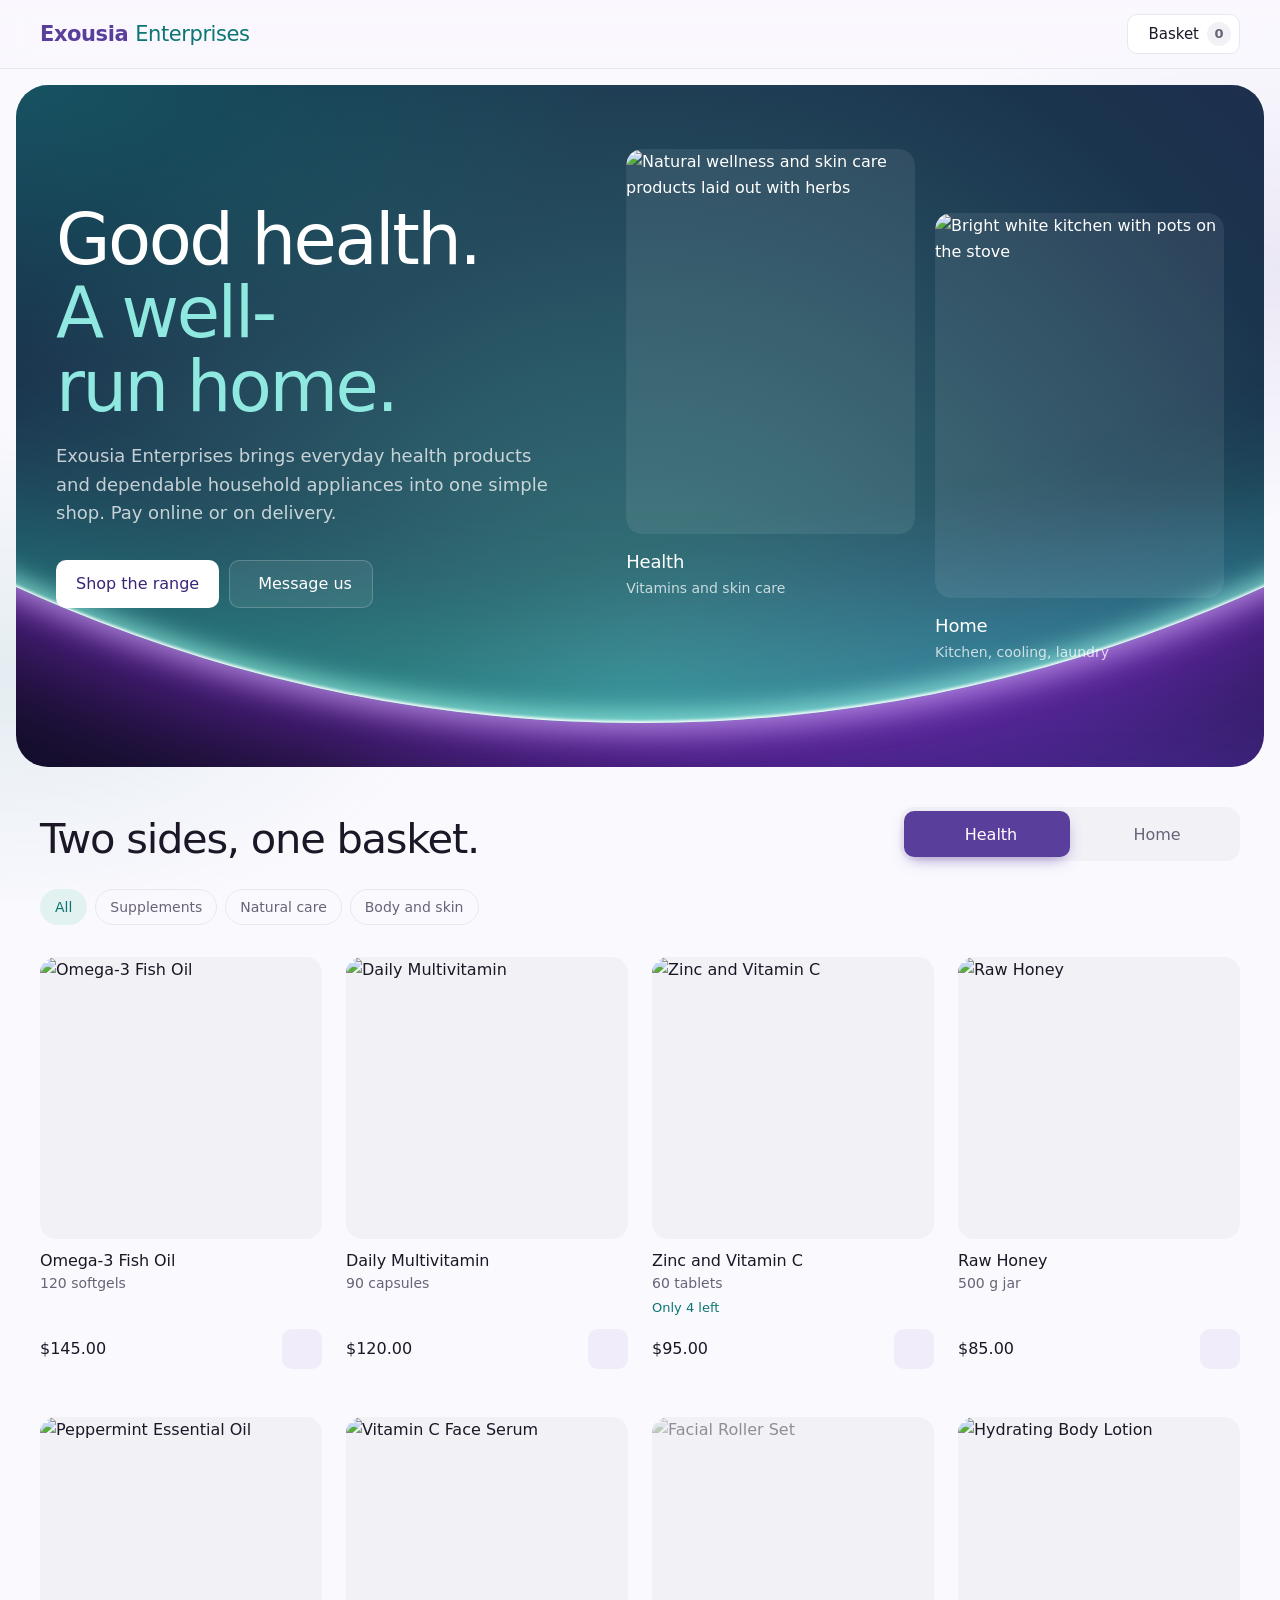
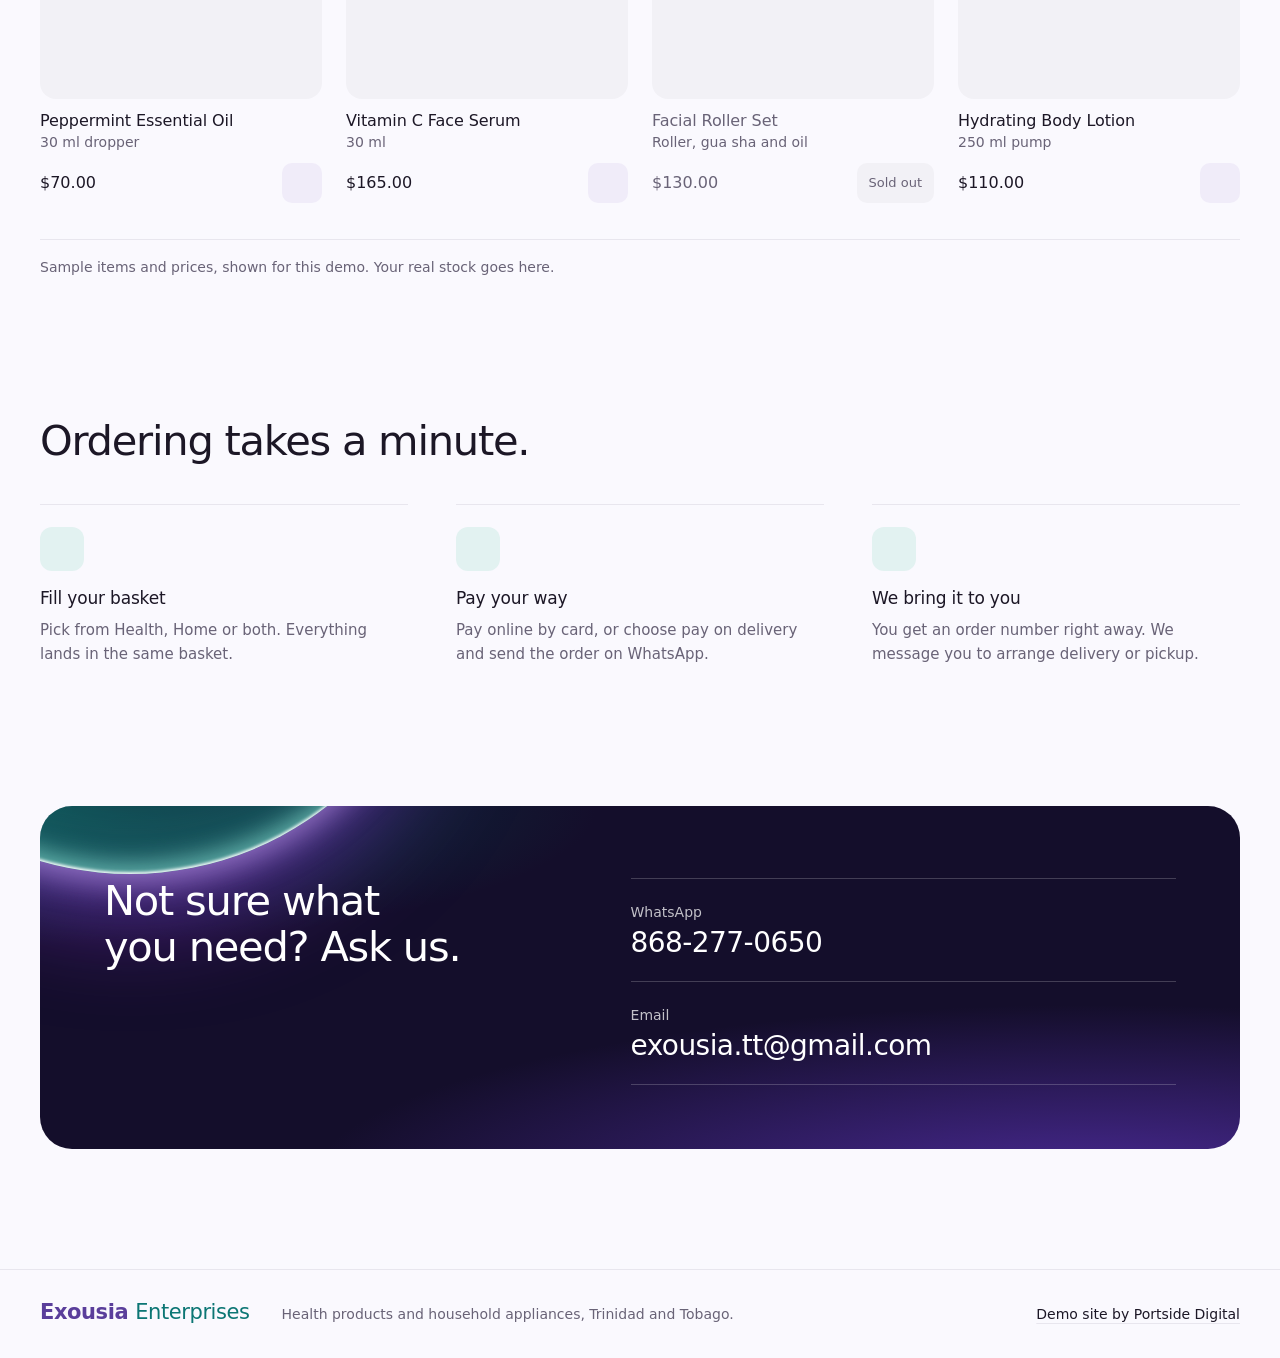
==== commit c9656ebe: "New contact number, pay online demo, live stock and owner page Co-Authored-By: Claude Fable 5.2 <nor" ====
--- a/index.html
+++ b/index.html
@@ -4,10 +4,10 @@
 <meta charset="utf-8">
 <meta name="viewport" content="width=device-width, initial-scale=1, viewport-fit=cover, interactive-widget=resizes-content">
 <title>Exousia Enterprises | Health products and household appliances</title>
-<meta name="description" content="Exousia Enterprises: everyday health products and dependable household appliances in one simple shop. Fill a basket and order on WhatsApp.">
+<meta name="description" content="Exousia Enterprises: everyday health products and dependable household appliances in one simple shop. Fill a basket, then pay online or on delivery.">
 <meta name="theme-color" content="#FAF9FE">
 <meta property="og:title" content="Exousia Enterprises">
-<meta property="og:description" content="Health products and household appliances. Order on WhatsApp.">
+<meta property="og:description" content="Health products and household appliances. Pay online or on delivery.">
 <meta property="og:image" content="https://images.unsplash.com/photo-1612817288484-6f916006741a?auto=format&fit=crop&w=1200&h=630&q=70">
 <link rel="icon" href="data:image/svg+xml,%3Csvg xmlns='http://www.w3.org/2000/svg' viewBox='0 0 64 64'%3E%3Crect width='64' height='64' rx='16' fill='%235A3E9B'/%3E%3Ccircle cx='32' cy='32' r='11' fill='none' stroke='%23fff' stroke-width='6'/%3E%3Ccircle cx='48' cy='48' r='5' fill='%2347C9C2'/%3E%3C/svg%3E">
 <script>try{var t=localStorage.getItem('ex-theme');if(t==='dark')document.documentElement.dataset.theme='dark'}catch(e){}</script>
@@ -15,7 +15,7 @@
 <link rel="preconnect" href="https://images.unsplash.com">
 <link href="https://api.fontshare.com/v2/css?f[]=general-sans@400,500,600&display=swap" rel="stylesheet">
 <link rel="stylesheet" href="https://unpkg.com/@phosphor-icons/web@2.1.1/src/light/style.css">
-<link rel="stylesheet" href="styles.css">
+<link rel="stylesheet" href="styles.css?v=3">
 </head>
 <body>
 <a class="skip" href="#shop">Skip to the shop</a>
@@ -36,10 +36,10 @@
   <section class="stage night"><span class="orb" aria-hidden="true"></span><div class="hero wrap">
     <div class="hero-text">
       <h1><span>Good health.</span> <span class="h1-b">A well-run home.</span></h1>
-      <p class="lede">Exousia Enterprises brings everyday health products and dependable household appliances into one simple shop. Order on WhatsApp.</p>
+      <p class="lede">Exousia Enterprises brings everyday health products and dependable household appliances into one simple shop. Pay online or on delivery.</p>
       <div class="cta">
         <a class="btn btn-primary" href="#shop">Shop the range</a>
-        <a class="btn btn-ghost" href="https://wa.me/18686832333?text=Hello%20Exousia%20Enterprises%2C%20I%20have%20a%20question." target="_blank" rel="noopener"><i class="ph-light ph-whatsapp-logo" aria-hidden="true"></i>Message us</a>
+        <a class="btn btn-ghost" href="https://wa.me/18682770650?text=Hello%20Exousia%20Enterprises%2C%20I%20have%20a%20question." target="_blank" rel="noopener"><i class="ph-light ph-whatsapp-logo" aria-hidden="true"></i>Message us</a>
       </div>
     </div>
     <div class="doors">
@@ -72,16 +72,16 @@
     <h2 id="howTitle" class="rv">Ordering takes a minute.</h2>
     <div class="steps">
       <div class="step rv"><i class="ph-light ph-basket" aria-hidden="true"></i><h3>Fill your basket</h3><p>Pick from Health, Home or both. Everything lands in the same basket.</p></div>
-      <div class="step rv"><i class="ph-light ph-whatsapp-logo" aria-hidden="true"></i><h3>Send it on WhatsApp</h3><p>One tap opens WhatsApp with your order written out and ready to send.</p></div>
-      <div class="step rv"><i class="ph-light ph-package" aria-hidden="true"></i><h3>We confirm the rest</h3><p>We reply with stock, the final total, and how you would like to pay and collect.</p></div>
+      <div class="step rv"><i class="ph-light ph-credit-card" aria-hidden="true"></i><h3>Pay your way</h3><p>Pay online by card, or choose pay on delivery and send the order on WhatsApp.</p></div>
+      <div class="step rv"><i class="ph-light ph-package" aria-hidden="true"></i><h3>We bring it to you</h3><p>You get an order number right away. We message you to arrange delivery or pickup.</p></div>
     </div>
   </section>
 
   <section class="contact wrap night" id="contact" aria-labelledby="contactTitle">
     <h2 id="contactTitle" class="rv">Not sure what you need? Ask us.</h2>
     <div class="contact-rows rv">
-      <a class="row" href="https://wa.me/18686832333?text=Hello%20Exousia%20Enterprises%2C%20I%20have%20a%20question." target="_blank" rel="noopener">
-        <span class="row-k">WhatsApp</span><span class="row-v">868-683-2333</span><i class="ph-light ph-arrow-up-right" aria-hidden="true"></i>
+      <a class="row" href="https://wa.me/18682770650?text=Hello%20Exousia%20Enterprises%2C%20I%20have%20a%20question." target="_blank" rel="noopener">
+        <span class="row-k">WhatsApp</span><span class="row-v">868-277-0650</span><i class="ph-light ph-arrow-up-right" aria-hidden="true"></i>
       </a>
       <a class="row" href="mailto:exousia.tt@gmail.com">
         <span class="row-k">Email</span><span class="row-v">exousia.tt@gmail.com</span><i class="ph-light ph-arrow-up-right" aria-hidden="true"></i>
@@ -138,16 +138,46 @@
           <label for="fNote">Note <span class="opt">optional</span></label>
           <textarea id="fNote" name="note" rows="2" placeholder="Anything we should know"></textarea>
         </div>
+        <div class="field">
+          <span class="label" id="lblPay">Payment</span>
+          <div class="seg" role="radiogroup" aria-labelledby="lblPay">
+            <label><input type="radio" name="pay" value="cod" checked><span id="codLabel">Pay on delivery</span></label>
+            <label><input type="radio" name="pay" value="online"><span>Pay online</span></label>
+          </div>
+          <p class="hint" id="payHint"></p>
+        </div>
       </form>
+    </div>
+    <div id="payView" class="pay" hidden>
+      <p class="notice"><i class="ph-light ph-info" aria-hidden="true"></i><span><strong>Demo checkout, no real charge.</strong> At launch this step is a secure card payment in TT dollars.</span></p>
+      <div class="pay-total"><span>Amount to pay</span><strong id="payTotal"></strong></div>
+      <div class="field"><label for="cName">Name on card</label><input id="cName" type="text" readonly></div>
+      <div class="field"><label for="cNum">Card number</label><input id="cNum" type="text" value="4111 1111 1111 1111" readonly></div>
+      <div class="two">
+        <div class="field"><label for="cExp">Expiry</label><input id="cExp" type="text" value="12 / 28" readonly></div>
+        <div class="field"><label for="cCvv">Security code</label><input id="cCvv" type="text" value="123" readonly></div>
+      </div>
+      <p class="hint">A sample card is filled in for you. Please do not enter a real card on this demo.</p>
+      <button class="btn btn-primary btn-wide" id="payBtn" type="button"><i class="ph-light ph-lock-simple" aria-hidden="true"></i><span id="payBtnAmt">Pay</span></button>
+      <button class="btn btn-ghost btn-wide" id="payBack" type="button">Back to basket</button>
+    </div>
+    <div id="doneView" class="done" hidden>
+      <span class="done-ic"><i class="ph-light ph-check" aria-hidden="true"></i></span>
+      <h3>Order confirmed</h3>
+      <p class="done-no">Order <strong id="doneNo"></strong></p>
+      <p id="doneText"></p>
+      <a class="btn btn-primary btn-wide" id="doneWa" href="#" target="_blank" rel="noopener"><i class="ph-light ph-whatsapp-logo" aria-hidden="true"></i><span id="doneWaText"></span></a>
+      <button class="btn btn-ghost btn-wide" id="doneShop" type="button">Keep shopping</button>
     </div>
   </div>
   <div class="sheet-foot" id="sheetFoot" hidden>
     <div class="total"><span>Total</span><strong id="total">$0.00</strong></div>
-    <button class="btn btn-primary btn-wide" type="submit" form="orderForm"><i class="ph-light ph-whatsapp-logo" aria-hidden="true"></i>Send order on WhatsApp</button>
-    <p class="fine">Opens WhatsApp with your order ready to send. Nothing is charged here.</p>
+    <button class="btn btn-primary btn-wide" id="sendBtn" type="submit" form="orderForm"></button>
+    <p class="fine" id="fine"></p>
   </div>
 </aside>
 
-<script src="app.js"></script>
+<script src="store.js?v=3"></script>
+<script src="app.js?v=3"></script>
 </body>
 </html>
--- a/styles.css
+++ b/styles.css
@@ -261,3 +261,28 @@
   .sheet, .bar, .switch-thumb { transition-duration: .01s; }
   .door-img img, .card-img img { transition: none; }
 }
+
+/* stock, payment and confirmation */
+.left { margin-top: 4px; font-size: 13px; font-weight: 500; color: var(--teal); }
+.sold-tag { height: 40px; display: inline-flex; align-items: center; padding: 0 12px; border-radius: 10px; background: var(--tint); color: var(--muted); font-size: 13px; font-weight: 500; white-space: nowrap; }
+.is-sold .card-img img { opacity: .45; filter: grayscale(.6); }
+.is-sold h3, .is-sold .price { color: var(--muted); }
+.qty button:disabled { opacity: .35; cursor: default; }
+.none { grid-column: 1 / -1; color: var(--muted); padding: 24px 0; }
+.hint { color: var(--muted); font-size: 13px; line-height: 1.45; }
+.pay, .done { display: grid; gap: 16px; padding-top: 12px; }
+.notice { display: grid; grid-template-columns: 22px 1fr; gap: 10px; padding: 14px; border-radius: 12px; background: var(--teal-soft); color: var(--ink); font-size: 14px; line-height: 1.45; }
+.notice i { font-size: 20px; color: var(--teal); margin-top: 1px; }
+.notice strong { font-weight: 600; }
+.pay-total { display: flex; justify-content: space-between; align-items: baseline; padding: 4px 0 12px; border-bottom: 1px solid var(--line); color: var(--muted); font-size: 15px; }
+.pay-total strong { color: var(--ink); font-size: 24px; font-weight: 600; letter-spacing: -0.02em; font-variant-numeric: tabular-nums; }
+.two { display: grid; grid-template-columns: 1fr 1fr; gap: 12px; }
+input[readonly] { color: var(--muted); }
+.btn.busy { opacity: .6; pointer-events: none; }
+.done { justify-items: center; text-align: center; padding-top: 28px; }
+.done-ic { width: 64px; height: 64px; border-radius: 50%; display: grid; place-items: center; background: var(--teal-soft); color: var(--teal); font-size: 30px; animation: pop .4s var(--ease-out); }
+.done h3 { font-size: 24px; font-weight: 500; letter-spacing: -0.02em; }
+.done-no { margin-top: -8px; color: var(--muted); }
+.done-no strong { color: var(--purple-text); font-weight: 600; font-variant-numeric: tabular-nums; }
+.done #doneText { color: var(--muted); max-width: 34ch; margin-bottom: 8px; }
+@media (prefers-reduced-motion: reduce) { .done-ic { animation: none; } }
